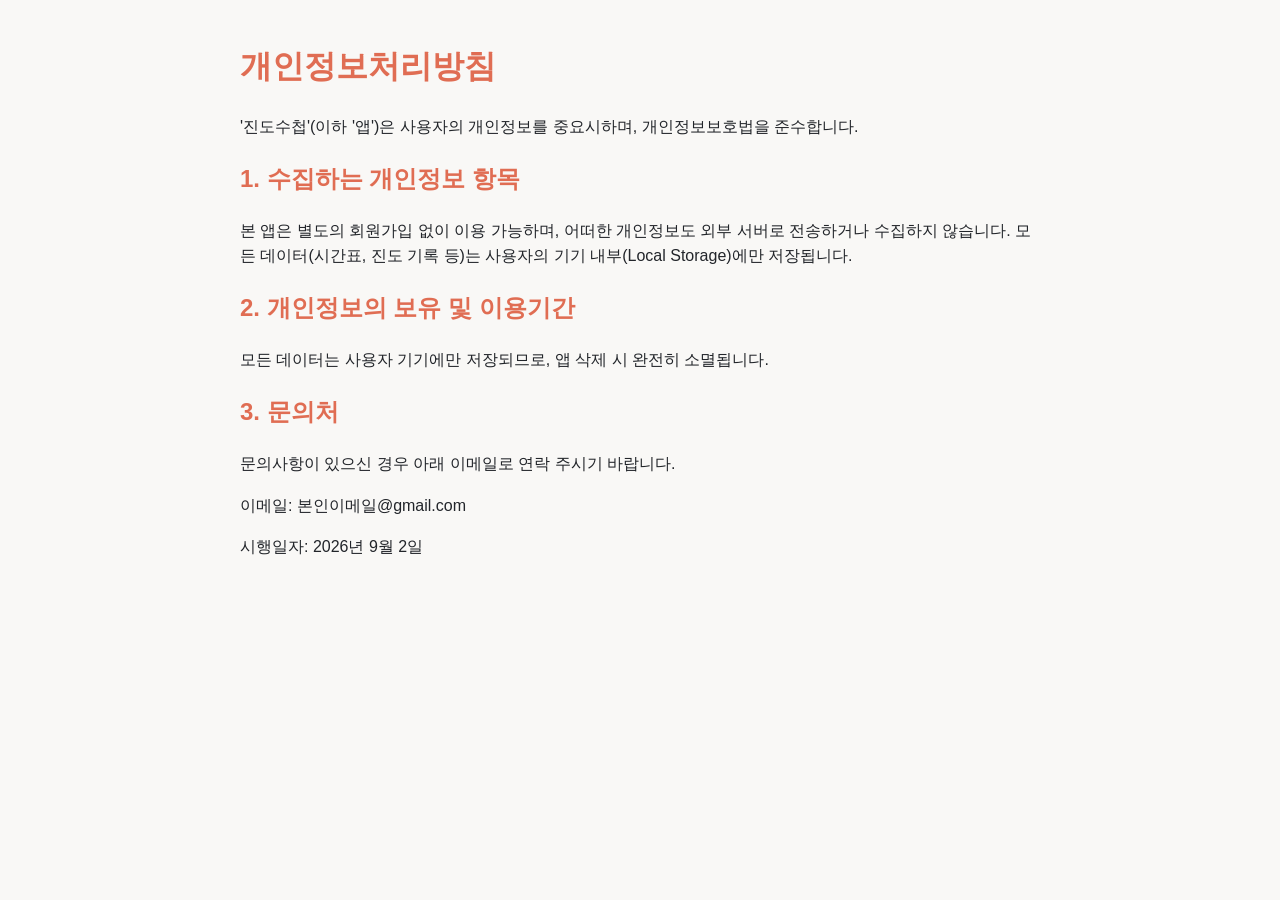
==== privacy.html @ f0ab1937 "Rename privacy to privacy.html" ====
<!DOCTYPE html>
<html lang="ko">
<head>
    <meta charset="UTF-8">
    <meta name="viewport" content="width=device-width, initial-scale=1.0">
    <title>개인정보처리방침 - 진도수첩</title>
    <style>
        body { font-family: sans-serif; line-height: 1.6; padding: 20px; max-width: 800px; margin: 0 auto; color: #22252A; background-color: #F9F8F6; }
        h1, h2 { color: #E06D53; }
    </style>
</head>
<body>
    <h1>개인정보처리방침</h1>
    <p>'진도수첩'(이하 '앱')은 사용자의 개인정보를 중요시하며, 개인정보보호법을 준수합니다.</p>
    
    <h2>1. 수집하는 개인정보 항목</h2>
    <p>본 앱은 별도의 회원가입 없이 이용 가능하며, 어떠한 개인정보도 외부 서버로 전송하거나 수집하지 않습니다. 모든 데이터(시간표, 진도 기록 등)는 사용자의 기기 내부(Local Storage)에만 저장됩니다.</p>
    
    <h2>2. 개인정보의 보유 및 이용기간</h2>
    <p>모든 데이터는 사용자 기기에만 저장되므로, 앱 삭제 시 완전히 소멸됩니다.</p>

    <h2>3. 문의처</h2>
    <p>문의사항이 있으신 경우 아래 이메일로 연락 주시기 바랍니다.</p>
    <p>이메일: 본인이메일@gmail.com</p>
    
    <p>시행일자: 2026년 9월 2일</p>
</body>
</html>
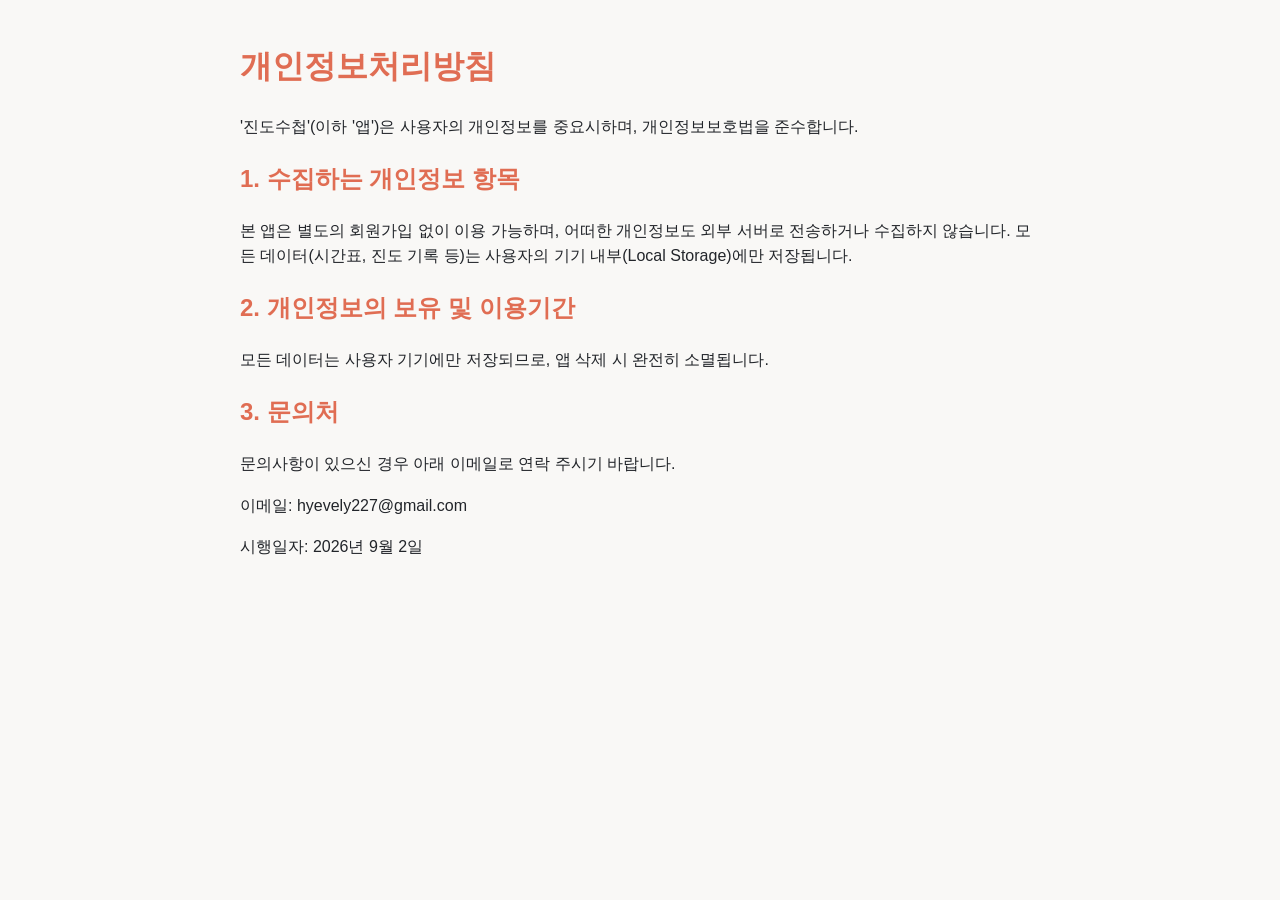
==== commit 1032b58e: "Update privacy.html" ====
--- a/privacy.html
+++ b/privacy.html
@@ -21,7 +21,7 @@
 
     <h2>3. 문의처</h2>
     <p>문의사항이 있으신 경우 아래 이메일로 연락 주시기 바랍니다.</p>
-    <p>이메일: 본인이메일@gmail.com</p>
+    <p>이메일: hyevely227@gmail.com</p>
     
     <p>시행일자: 2026년 9월 2일</p>
 </body>
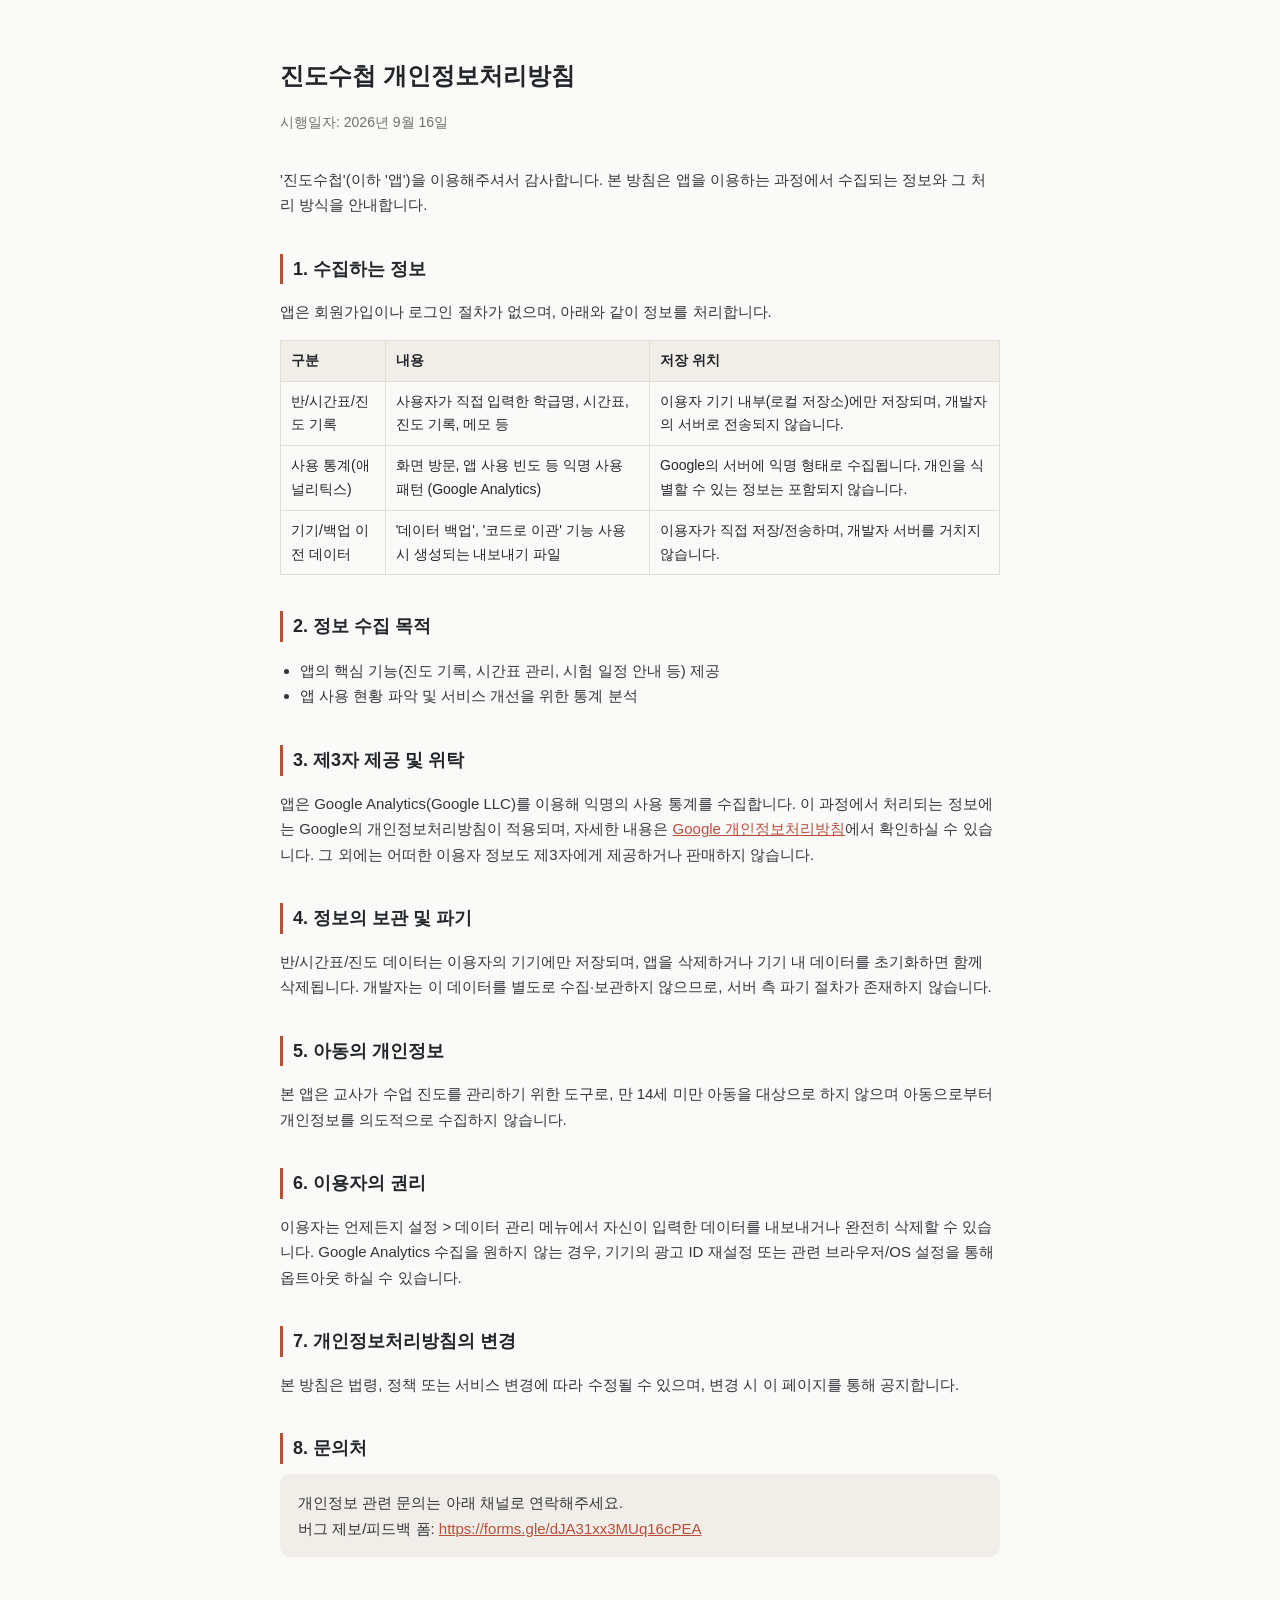
==== commit 1f80acac: "Update privacy.html" ====
--- a/privacy.html
+++ b/privacy.html
@@ -1,28 +1,102 @@
 <!DOCTYPE html>
 <html lang="ko">
 <head>
-    <meta charset="UTF-8">
-    <meta name="viewport" content="width=device-width, initial-scale=1.0">
-    <title>개인정보처리방침 - 진도수첩</title>
-    <style>
-        body { font-family: sans-serif; line-height: 1.6; padding: 20px; max-width: 800px; margin: 0 auto; color: #22252A; background-color: #F9F8F6; }
-        h1, h2 { color: #E06D53; }
-    </style>
+<meta charset="UTF-8">
+<meta name="viewport" content="width=device-width, initial-scale=1.0">
+<title>진도수첩 개인정보처리방침</title>
+<style>
+  body{
+    font-family:'Apple SD Gothic Neo','Malgun Gothic',sans-serif;
+    max-width:720px;margin:0 auto;padding:40px 20px 80px;
+    line-height:1.7;color:#22252A;background:#FAFAF9;
+  }
+  h1{font-size:1.5rem;margin-bottom:4px;}
+  .updated{color:#75726C;font-size:0.875rem;margin-bottom:32px;}
+  h2{font-size:1.125rem;margin-top:36px;margin-bottom:10px;border-left:3px solid #B84F39;padding-left:10px;}
+  p, li{font-size:0.9375rem;color:#33363B;}
+  ul{padding-left:20px;}
+  table{width:100%;border-collapse:collapse;margin:12px 0;font-size:0.875rem;}
+  th, td{border:1px solid #E3DED5;padding:8px 10px;text-align:left;}
+  th{background:#F1EEE9;}
+  .contact-box{background:#F1EEE9;border-radius:10px;padding:16px 18px;margin-top:10px;}
+  a{color:#B84F39;}
+</style>
 </head>
 <body>
-    <h1>개인정보처리방침</h1>
-    <p>'진도수첩'(이하 '앱')은 사용자의 개인정보를 중요시하며, 개인정보보호법을 준수합니다.</p>
-    
-    <h2>1. 수집하는 개인정보 항목</h2>
-    <p>본 앱은 별도의 회원가입 없이 이용 가능하며, 어떠한 개인정보도 외부 서버로 전송하거나 수집하지 않습니다. 모든 데이터(시간표, 진도 기록 등)는 사용자의 기기 내부(Local Storage)에만 저장됩니다.</p>
-    
-    <h2>2. 개인정보의 보유 및 이용기간</h2>
-    <p>모든 데이터는 사용자 기기에만 저장되므로, 앱 삭제 시 완전히 소멸됩니다.</p>
 
-    <h2>3. 문의처</h2>
-    <p>문의사항이 있으신 경우 아래 이메일로 연락 주시기 바랍니다.</p>
-    <p>이메일: hyevely227@gmail.com</p>
-    
-    <p>시행일자: 2026년 9월 2일</p>
+<h1>진도수첩 개인정보처리방침</h1>
+<p class="updated">시행일자: 2026년 9월 16일</p>
+
+<p>
+'진도수첩'(이하 '앱')을 이용해주셔서 감사합니다. 본 방침은 앱을 이용하는 과정에서
+수집되는 정보와 그 처리 방식을 안내합니다.
+</p>
+
+<h2>1. 수집하는 정보</h2>
+<p>앱은 회원가입이나 로그인 절차가 없으며, 아래와 같이 정보를 처리합니다.</p>
+<table>
+  <tr><th>구분</th><th>내용</th><th>저장 위치</th></tr>
+  <tr>
+    <td>반/시간표/진도 기록</td>
+    <td>사용자가 직접 입력한 학급명, 시간표, 진도 기록, 메모 등</td>
+    <td>이용자 기기 내부(로컬 저장소)에만 저장되며, 개발자의 서버로 전송되지 않습니다.</td>
+  </tr>
+  <tr>
+    <td>사용 통계(애널리틱스)</td>
+    <td>화면 방문, 앱 사용 빈도 등 익명 사용 패턴 (Google Analytics)</td>
+    <td>Google의 서버에 익명 형태로 수집됩니다. 개인을 식별할 수 있는 정보는 포함되지 않습니다.</td>
+  </tr>
+  <tr>
+    <td>기기/백업 이전 데이터</td>
+    <td>'데이터 백업', '코드로 이관' 기능 사용 시 생성되는 내보내기 파일</td>
+    <td>이용자가 직접 저장/전송하며, 개발자 서버를 거치지 않습니다.</td>
+  </tr>
+</table>
+
+<h2>2. 정보 수집 목적</h2>
+<ul>
+  <li>앱의 핵심 기능(진도 기록, 시간표 관리, 시험 일정 안내 등) 제공</li>
+  <li>앱 사용 현황 파악 및 서비스 개선을 위한 통계 분석</li>
+</ul>
+
+<h2>3. 제3자 제공 및 위탁</h2>
+<p>
+앱은 Google Analytics(Google LLC)를 이용해 익명의 사용 통계를 수집합니다.
+이 과정에서 처리되는 정보에는 Google의 개인정보처리방침이 적용되며,
+자세한 내용은 <a href="https://policies.google.com/privacy" target="_blank">Google 개인정보처리방침</a>에서 확인하실 수 있습니다.
+그 외에는 어떠한 이용자 정보도 제3자에게 제공하거나 판매하지 않습니다.
+</p>
+
+<h2>4. 정보의 보관 및 파기</h2>
+<p>
+반/시간표/진도 데이터는 이용자의 기기에만 저장되며, 앱을 삭제하거나 기기 내 데이터를 초기화하면 함께 삭제됩니다.
+개발자는 이 데이터를 별도로 수집·보관하지 않으므로, 서버 측 파기 절차가 존재하지 않습니다.
+</p>
+
+<h2>5. 아동의 개인정보</h2>
+<p>
+본 앱은 교사가 수업 진도를 관리하기 위한 도구로, 만 14세 미만 아동을 대상으로 하지 않으며
+아동으로부터 개인정보를 의도적으로 수집하지 않습니다.
+</p>
+
+<h2>6. 이용자의 권리</h2>
+<p>
+이용자는 언제든지 설정 &gt; 데이터 관리 메뉴에서 자신이 입력한 데이터를 내보내거나 완전히 삭제할 수 있습니다.
+Google Analytics 수집을 원하지 않는 경우, 기기의 광고 ID 재설정 또는 관련 브라우저/OS 설정을 통해 옵트아웃 하실 수 있습니다.
+</p>
+
+<h2>7. 개인정보처리방침의 변경</h2>
+<p>
+본 방침은 법령, 정책 또는 서비스 변경에 따라 수정될 수 있으며, 변경 시 이 페이지를 통해 공지합니다.
+</p>
+
+<h2>8. 문의처</h2>
+<div class="contact-box">
+  <p style="margin:0;">
+    개인정보 관련 문의는 아래 채널로 연락해주세요.<br>
+    버그 제보/피드백 폼: <a href="https://forms.gle/dJA31xx3MUq16cPEA" target="_blank">https://forms.gle/dJA31xx3MUq16cPEA</a>
+  </p>
+</div>
+
 </body>
 </html>
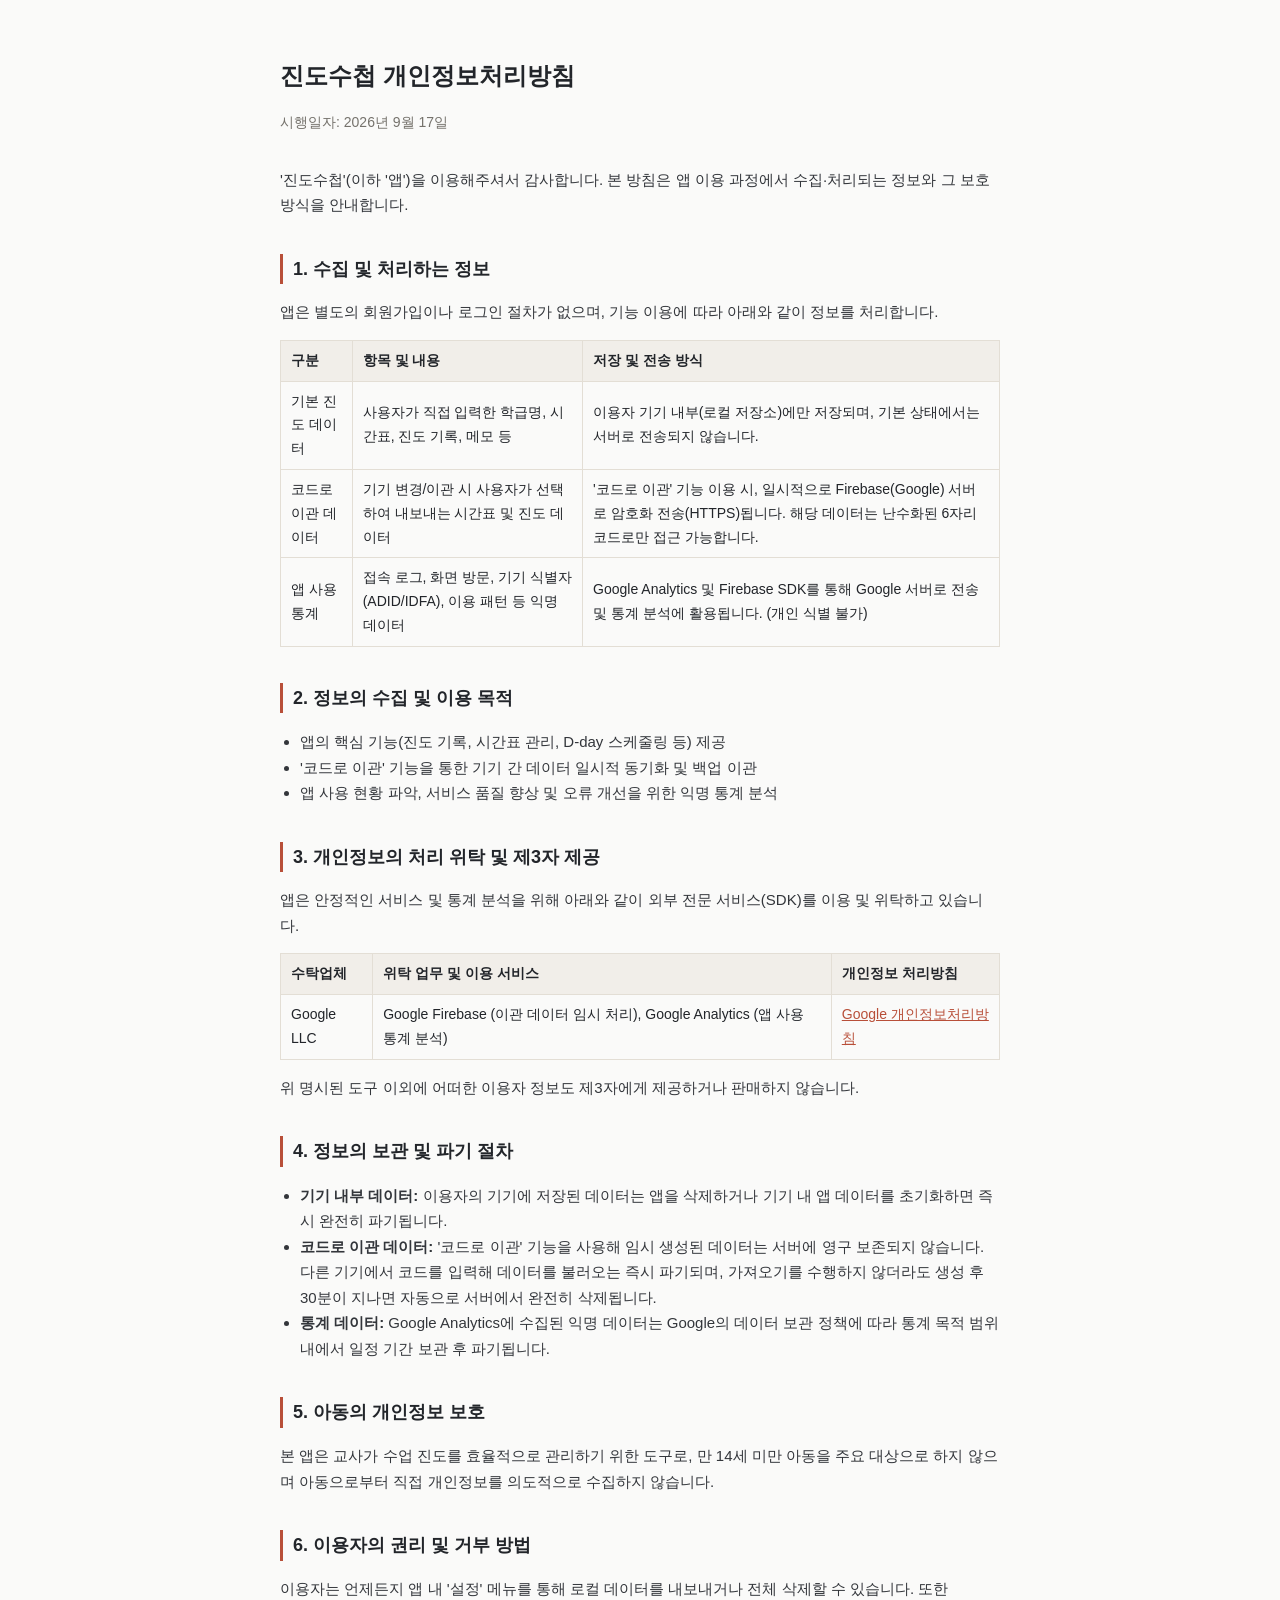
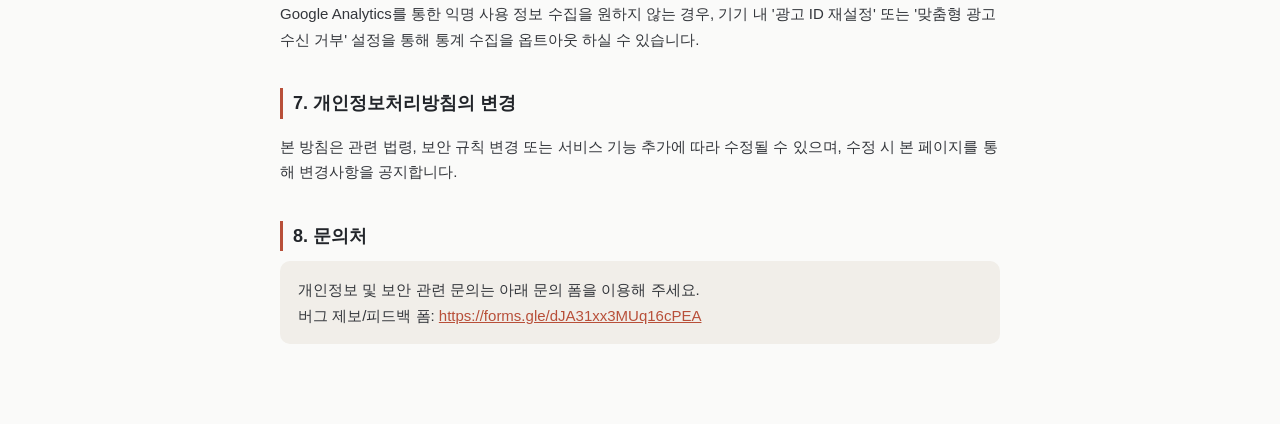
==== commit 0b823717: "Update privacy.html" ====
--- a/privacy.html
+++ b/privacy.html
@@ -25,75 +25,83 @@
 <body>
 
 <h1>진도수첩 개인정보처리방침</h1>
-<p class="updated">시행일자: 2026년 9월 16일</p>
+<p class="updated">시행일자: 2026년 9월 17일</p>
 
 <p>
-'진도수첩'(이하 '앱')을 이용해주셔서 감사합니다. 본 방침은 앱을 이용하는 과정에서
-수집되는 정보와 그 처리 방식을 안내합니다.
+'진도수첩'(이하 '앱')을 이용해주셔서 감사합니다. 본 방침은 앱 이용 과정에서
+수집·처리되는 정보와 그 보호 방식을 안내합니다.
 </p>
 
-<h2>1. 수집하는 정보</h2>
-<p>앱은 회원가입이나 로그인 절차가 없으며, 아래와 같이 정보를 처리합니다.</p>
+<h2>1. 수집 및 처리하는 정보</h2>
+<p>앱은 별도의 회원가입이나 로그인 절차가 없으며, 기능 이용에 따라 아래와 같이 정보를 처리합니다.</p>
 <table>
-  <tr><th>구분</th><th>내용</th><th>저장 위치</th></tr>
+  <tr><th>구분</th><th>항목 및 내용</th><th>저장 및 전송 방식</th></tr>
   <tr>
-    <td>반/시간표/진도 기록</td>
+    <td>기본 진도 데이터</td>
     <td>사용자가 직접 입력한 학급명, 시간표, 진도 기록, 메모 등</td>
-    <td>이용자 기기 내부(로컬 저장소)에만 저장되며, 개발자의 서버로 전송되지 않습니다.</td>
+    <td>이용자 기기 내부(로컬 저장소)에만 저장되며, 기본 상태에서는 서버로 전송되지 않습니다.</td>
   </tr>
   <tr>
-    <td>사용 통계(애널리틱스)</td>
-    <td>화면 방문, 앱 사용 빈도 등 익명 사용 패턴 (Google Analytics)</td>
-    <td>Google의 서버에 익명 형태로 수집됩니다. 개인을 식별할 수 있는 정보는 포함되지 않습니다.</td>
+    <td>코드로 이관 데이터</td>
+    <td>기기 변경/이관 시 사용자가 선택하여 내보내는 시간표 및 진도 데이터</td>
+    <td>'코드로 이관' 기능 이용 시, 일시적으로 Firebase(Google) 서버로 암호화 전송(HTTPS)됩니다. 해당 데이터는 난수화된 6자리 코드로만 접근 가능합니다.</td>
   </tr>
   <tr>
-    <td>기기/백업 이전 데이터</td>
-    <td>'데이터 백업', '코드로 이관' 기능 사용 시 생성되는 내보내기 파일</td>
-    <td>이용자가 직접 저장/전송하며, 개발자 서버를 거치지 않습니다.</td>
+    <td>앱 사용 통계</td>
+    <td>접속 로그, 화면 방문, 기기 식별자(ADID/IDFA), 이용 패턴 등 익명 데이터</td>
+    <td>Google Analytics 및 Firebase SDK를 통해 Google 서버로 전송 및 통계 분석에 활용됩니다. (개인 식별 불가)</td>
   </tr>
 </table>
 
-<h2>2. 정보 수집 목적</h2>
+<h2>2. 정보의 수집 및 이용 목적</h2>
 <ul>
-  <li>앱의 핵심 기능(진도 기록, 시간표 관리, 시험 일정 안내 등) 제공</li>
-  <li>앱 사용 현황 파악 및 서비스 개선을 위한 통계 분석</li>
+  <li>앱의 핵심 기능(진도 기록, 시간표 관리, D-day 스케줄링 등) 제공</li>
+  <li>'코드로 이관' 기능을 통한 기기 간 데이터 일시적 동기화 및 백업 이관</li>
+  <li>앱 사용 현황 파악, 서비스 품질 향상 및 오류 개선을 위한 익명 통계 분석</li>
 </ul>
 
-<h2>3. 제3자 제공 및 위탁</h2>
+<h2>3. 개인정보의 처리 위탁 및 제3자 제공</h2>
 <p>
-앱은 Google Analytics(Google LLC)를 이용해 익명의 사용 통계를 수집합니다.
-이 과정에서 처리되는 정보에는 Google의 개인정보처리방침이 적용되며,
-자세한 내용은 <a href="https://policies.google.com/privacy" target="_blank">Google 개인정보처리방침</a>에서 확인하실 수 있습니다.
-그 외에는 어떠한 이용자 정보도 제3자에게 제공하거나 판매하지 않습니다.
+앱은 안정적인 서비스 및 통계 분석을 위해 아래와 같이 외부 전문 서비스(SDK)를 이용 및 위탁하고 있습니다. 
+</p>
+<table>
+  <tr><th>수탁업체</th><th>위탁 업무 및 이용 서비스</th><th>개인정보 처리방침</th></tr>
+  <tr>
+    <td>Google LLC</td>
+    <td>Google Firebase (이관 데이터 임시 처리), Google Analytics (앱 사용 통계 분석)</td>
+    <td><a href="https://policies.google.com/privacy" target="_blank">Google 개인정보처리방침</a></td>
+  </tr>
+</table>
+<p>위 명시된 도구 이외에 어떠한 이용자 정보도 제3자에게 제공하거나 판매하지 않습니다.</p>
+
+<h2>4. 정보의 보관 및 파기 절차</h2>
+<ul>
+  <li><strong>기기 내부 데이터:</strong> 이용자의 기기에 저장된 데이터는 앱을 삭제하거나 기기 내 앱 데이터를 초기화하면 즉시 완전히 파기됩니다.</li>
+  <li><strong>코드로 이관 데이터:</strong> '코드로 이관' 기능을 사용해 임시 생성된 데이터는 서버에 영구 보존되지 않습니다. 다른 기기에서 코드를 입력해 데이터를 불러오는 즉시 파기되며, 가져오기를 수행하지 않더라도 생성 후 30분이 지나면 자동으로 서버에서 완전히 삭제됩니다.</li>
+  <li><strong>통계 데이터:</strong> Google Analytics에 수집된 익명 데이터는 Google의 데이터 보관 정책에 따라 통계 목적 범위 내에서 일정 기간 보관 후 파기됩니다.</li>
+</ul>
+
+<h2>5. 아동의 개인정보 보호</h2>
+<p>
+본 앱은 교사가 수업 진도를 효율적으로 관리하기 위한 도구로, 만 14세 미만 아동을 주요 대상으로 하지 않으며
+아동으로부터 직접 개인정보를 의도적으로 수집하지 않습니다.
 </p>
 
-<h2>4. 정보의 보관 및 파기</h2>
+<h2>6. 이용자의 권리 및 거부 방법</h2>
 <p>
-반/시간표/진도 데이터는 이용자의 기기에만 저장되며, 앱을 삭제하거나 기기 내 데이터를 초기화하면 함께 삭제됩니다.
-개발자는 이 데이터를 별도로 수집·보관하지 않으므로, 서버 측 파기 절차가 존재하지 않습니다.
-</p>
-
-<h2>5. 아동의 개인정보</h2>
-<p>
-본 앱은 교사가 수업 진도를 관리하기 위한 도구로, 만 14세 미만 아동을 대상으로 하지 않으며
-아동으로부터 개인정보를 의도적으로 수집하지 않습니다.
-</p>
-
-<h2>6. 이용자의 권리</h2>
-<p>
-이용자는 언제든지 설정 &gt; 데이터 관리 메뉴에서 자신이 입력한 데이터를 내보내거나 완전히 삭제할 수 있습니다.
-Google Analytics 수집을 원하지 않는 경우, 기기의 광고 ID 재설정 또는 관련 브라우저/OS 설정을 통해 옵트아웃 하실 수 있습니다.
+이용자는 언제든지 앱 내 '설정' 메뉴를 통해 로컬 데이터를 내보내거나 전체 삭제할 수 있습니다.
+또한 Google Analytics를 통한 익명 사용 정보 수집을 원하지 않는 경우, 기기 내 '광고 ID 재설정' 또는 '맞춤형 광고 수신 거부' 설정을 통해 통계 수집을 옵트아웃 하실 수 있습니다.
 </p>
 
 <h2>7. 개인정보처리방침의 변경</h2>
 <p>
-본 방침은 법령, 정책 또는 서비스 변경에 따라 수정될 수 있으며, 변경 시 이 페이지를 통해 공지합니다.
+본 방침은 관련 법령, 보안 규칙 변경 또는 서비스 기능 추가에 따라 수정될 수 있으며, 수정 시 본 페이지를 통해 변경사항을 공지합니다.
 </p>
 
 <h2>8. 문의처</h2>
 <div class="contact-box">
   <p style="margin:0;">
-    개인정보 관련 문의는 아래 채널로 연락해주세요.<br>
+    개인정보 및 보안 관련 문의는 아래 문의 폼을 이용해 주세요.<br>
     버그 제보/피드백 폼: <a href="https://forms.gle/dJA31xx3MUq16cPEA" target="_blank">https://forms.gle/dJA31xx3MUq16cPEA</a>
   </p>
 </div>
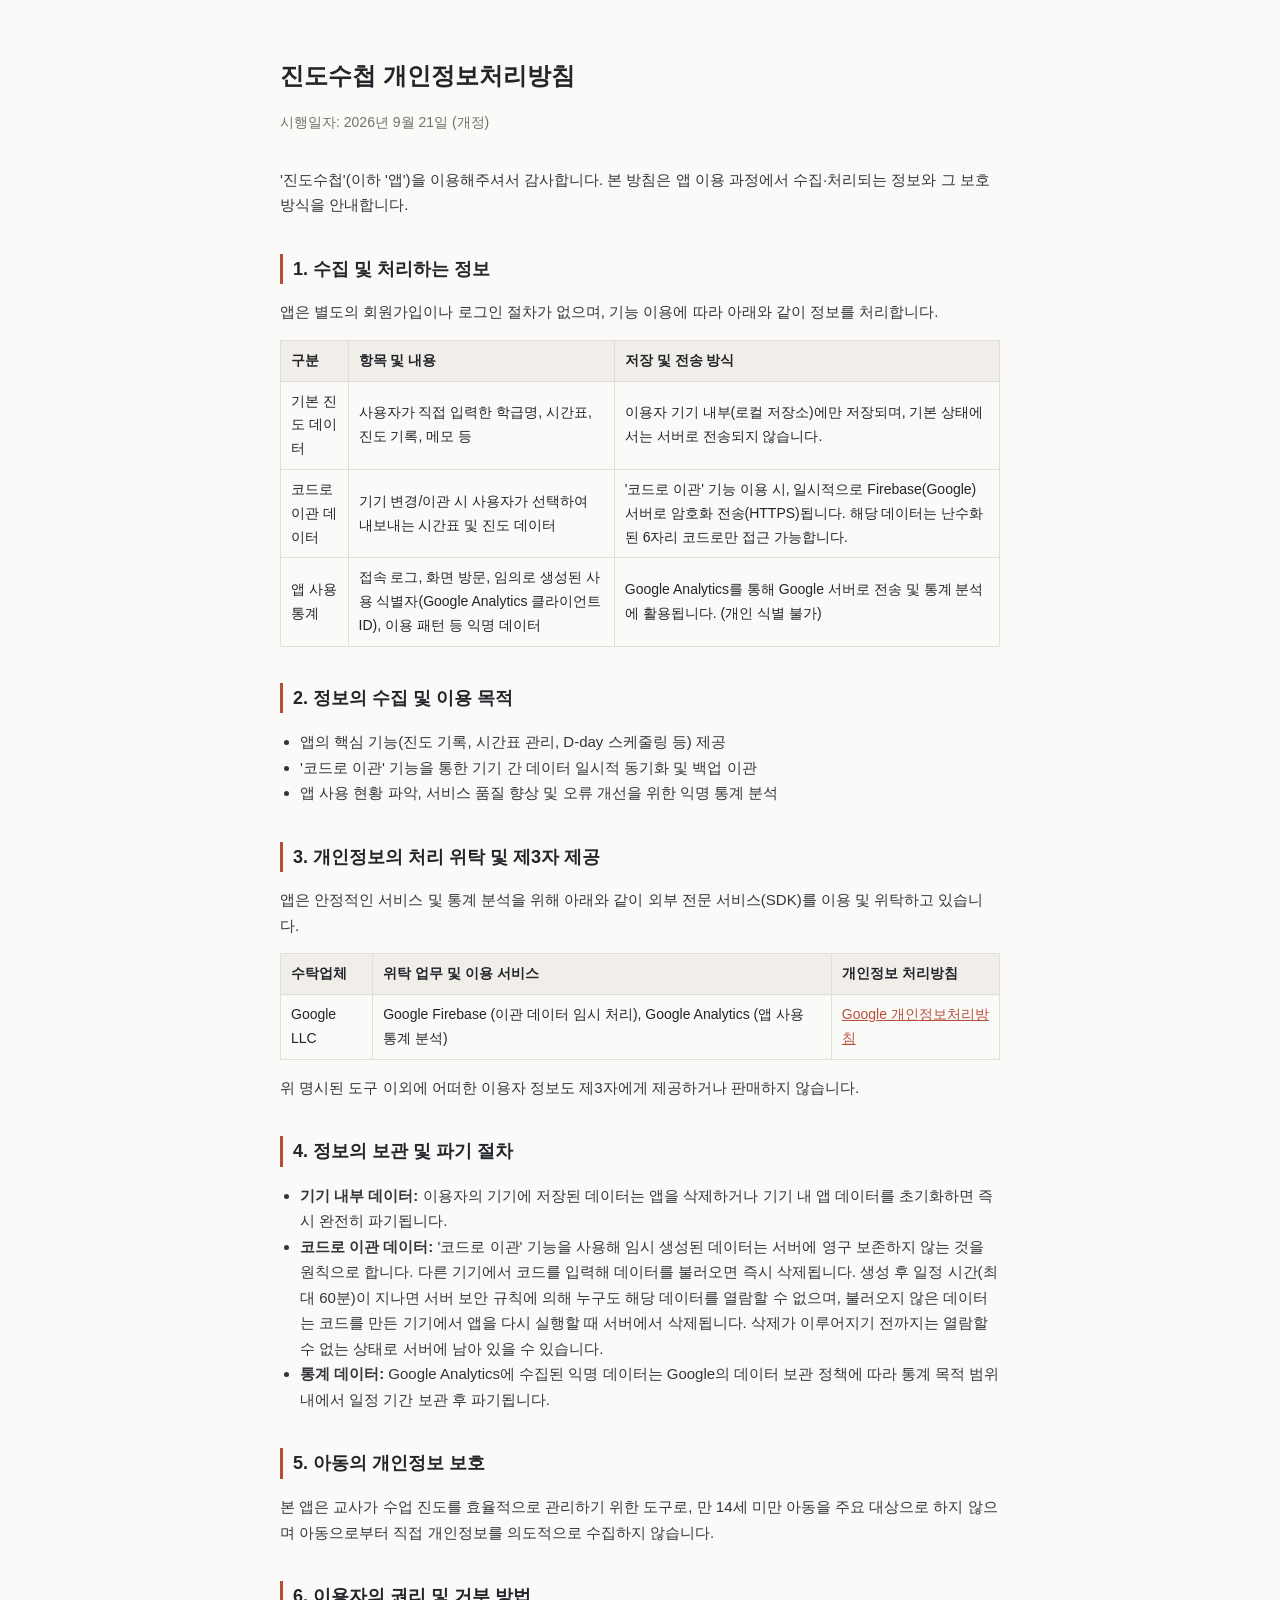
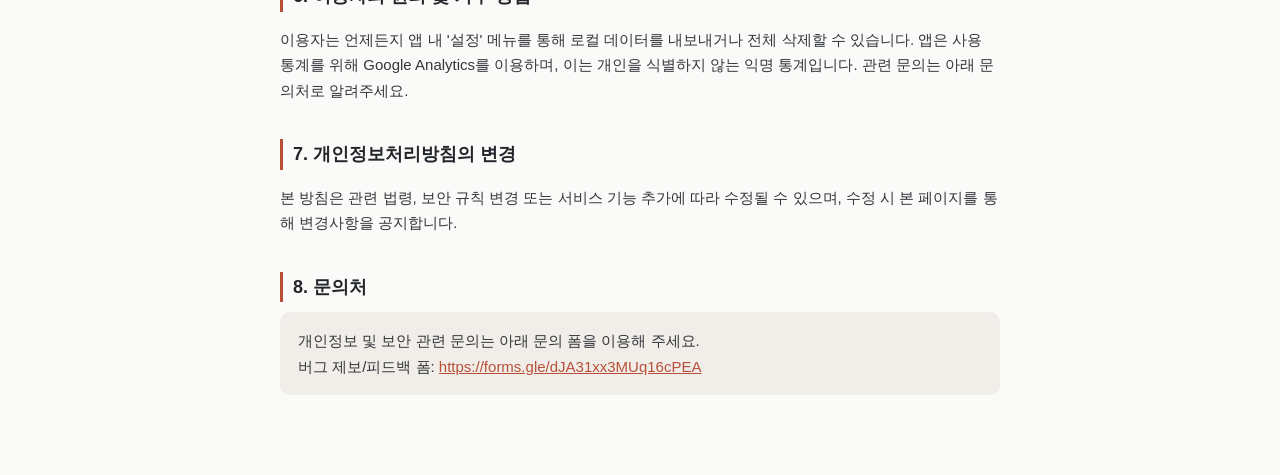
==== commit e1ef4e0c: "Add files via upload" ====
--- a/privacy.html
+++ b/privacy.html
@@ -25,7 +25,7 @@
 <body>
 
 <h1>진도수첩 개인정보처리방침</h1>
-<p class="updated">시행일자: 2026년 9월 17일</p>
+<p class="updated">시행일자: 2026년 9월 21일 (개정)</p>
 
 <p>
 '진도수첩'(이하 '앱')을 이용해주셔서 감사합니다. 본 방침은 앱 이용 과정에서
@@ -48,8 +48,8 @@
   </tr>
   <tr>
     <td>앱 사용 통계</td>
-    <td>접속 로그, 화면 방문, 기기 식별자(ADID/IDFA), 이용 패턴 등 익명 데이터</td>
-    <td>Google Analytics 및 Firebase SDK를 통해 Google 서버로 전송 및 통계 분석에 활용됩니다. (개인 식별 불가)</td>
+    <td>접속 로그, 화면 방문, 임의로 생성된 사용 식별자(Google Analytics 클라이언트 ID), 이용 패턴 등 익명 데이터</td>
+    <td>Google Analytics를 통해 Google 서버로 전송 및 통계 분석에 활용됩니다. (개인 식별 불가)</td>
   </tr>
 </table>
 
@@ -77,7 +77,7 @@
 <h2>4. 정보의 보관 및 파기 절차</h2>
 <ul>
   <li><strong>기기 내부 데이터:</strong> 이용자의 기기에 저장된 데이터는 앱을 삭제하거나 기기 내 앱 데이터를 초기화하면 즉시 완전히 파기됩니다.</li>
-  <li><strong>코드로 이관 데이터:</strong> '코드로 이관' 기능을 사용해 임시 생성된 데이터는 서버에 영구 보존되지 않습니다. 다른 기기에서 코드를 입력해 데이터를 불러오는 즉시 파기되며, 가져오기를 수행하지 않더라도 생성 후 30분이 지나면 자동으로 서버에서 완전히 삭제됩니다.</li>
+  <li><strong>코드로 이관 데이터:</strong> '코드로 이관' 기능을 사용해 임시 생성된 데이터는 서버에 영구 보존하지 않는 것을 원칙으로 합니다. 다른 기기에서 코드를 입력해 데이터를 불러오면 즉시 삭제됩니다. 생성 후 일정 시간(최대 60분)이 지나면 서버 보안 규칙에 의해 누구도 해당 데이터를 열람할 수 없으며, 불러오지 않은 데이터는 코드를 만든 기기에서 앱을 다시 실행할 때 서버에서 삭제됩니다. 삭제가 이루어지기 전까지는 열람할 수 없는 상태로 서버에 남아 있을 수 있습니다.</li>
   <li><strong>통계 데이터:</strong> Google Analytics에 수집된 익명 데이터는 Google의 데이터 보관 정책에 따라 통계 목적 범위 내에서 일정 기간 보관 후 파기됩니다.</li>
 </ul>
 
@@ -90,7 +90,7 @@
 <h2>6. 이용자의 권리 및 거부 방법</h2>
 <p>
 이용자는 언제든지 앱 내 '설정' 메뉴를 통해 로컬 데이터를 내보내거나 전체 삭제할 수 있습니다.
-또한 Google Analytics를 통한 익명 사용 정보 수집을 원하지 않는 경우, 기기 내 '광고 ID 재설정' 또는 '맞춤형 광고 수신 거부' 설정을 통해 통계 수집을 옵트아웃 하실 수 있습니다.
+앱은 사용 통계를 위해 Google Analytics를 이용하며, 이는 개인을 식별하지 않는 익명 통계입니다. 관련 문의는 아래 문의처로 알려주세요.
 </p>
 
 <h2>7. 개인정보처리방침의 변경</h2>
